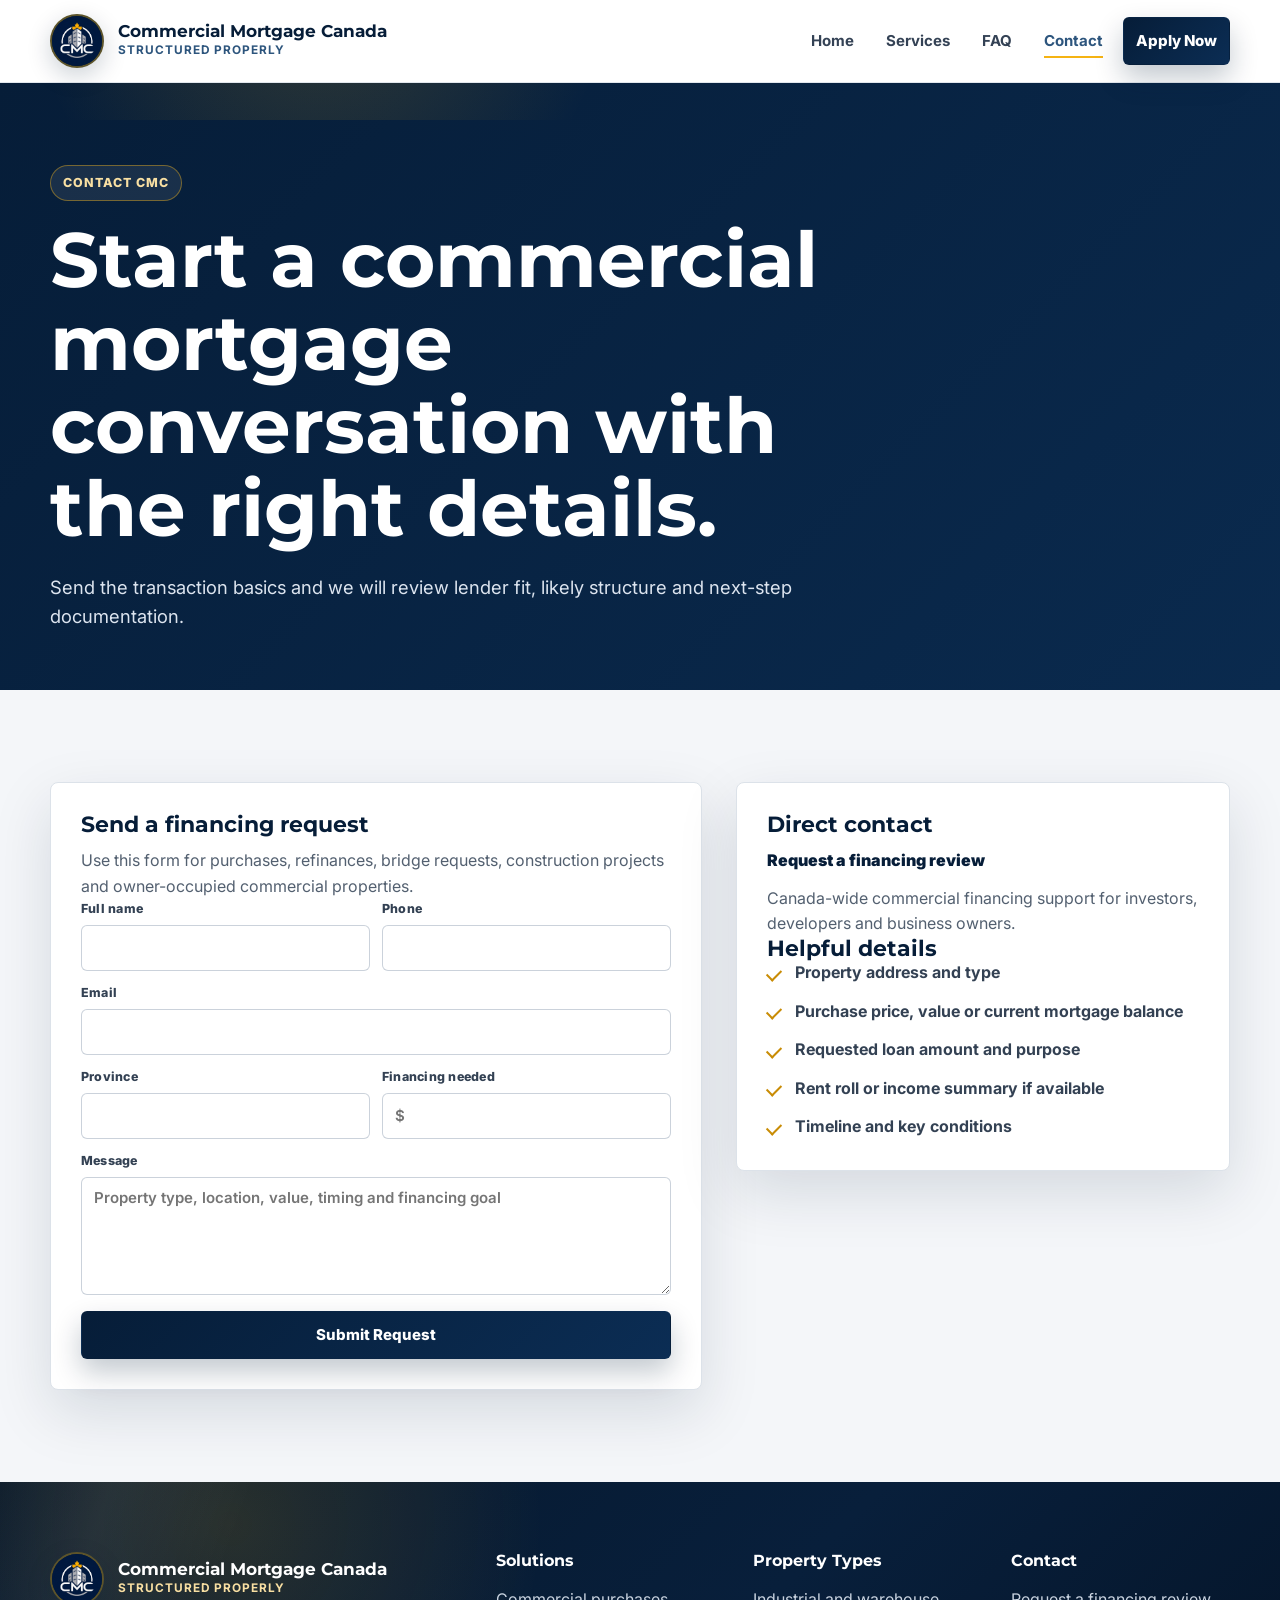
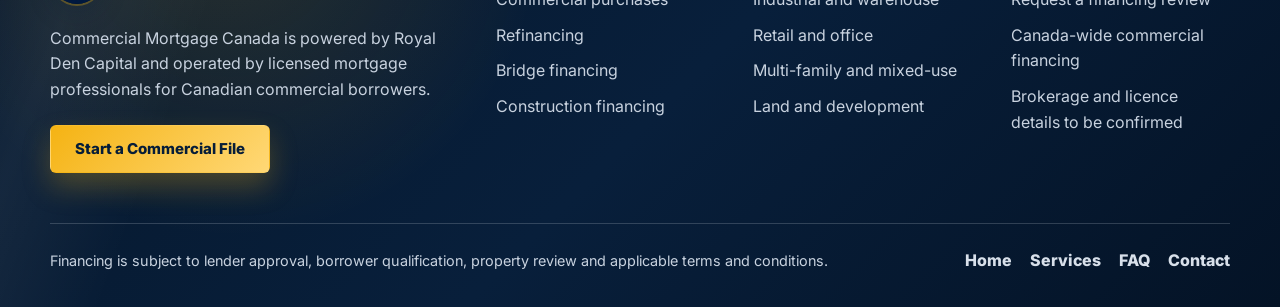
==== contact.html @ d7c98128 "Initial commercial mortgage website" ====
<!DOCTYPE html>
<html lang="en">
<head>
  <meta charset="utf-8">
  <meta name="viewport" content="width=device-width, initial-scale=1">
  <title>Contact | Commercial Mortgage Canada</title>
  <meta name="description" content="Contact Commercial Mortgage Canada for commercial mortgage purchases, refinancing, bridge loans, construction financing and commercial property lending.">
  <link rel="preconnect" href="https://fonts.googleapis.com">
  <link rel="preconnect" href="https://fonts.gstatic.com" crossorigin>
  <link href="https://fonts.googleapis.com/css2?family=Inter:wght@400;500;600;700;800&amp;family=Montserrat:wght@600;700;800&amp;display=swap" rel="stylesheet">
  <link rel="stylesheet" href="styles.css">
</head>
<body>
  <header class="site-header">
    <nav class="nav" aria-label="Primary navigation">
      <a class="brand" href="index.html" aria-label="Commercial Mortgage Canada home">
        <img class="brand-logo" src="assets/cmc-logo.jpeg" alt="" aria-hidden="true">
        <span class="logo-text"><strong>Commercial Mortgage Canada</strong><span>Structured properly</span></span>
      </a>
      <div class="nav-links">
        <a href="index.html">Home</a>
        <a href="services.html">Services</a>
        <a href="faq.html">FAQ</a>
        <a href="contact.html" aria-current="page">Contact</a>
        <a class="button button-primary" href="index.html#application">Apply Now</a>
      </div>
    </nav>
  </header>

  <main>
    <section class="page-hero">
      <div class="container">
        <span class="eyebrow">Contact CMC</span>
        <h1>Start a commercial mortgage conversation with the right details.</h1>
        <p>Send the transaction basics and we will review lender fit, likely structure and next-step documentation.</p>
      </div>
    </section>

    <section class="section section-muted">
      <div class="container contact-layout">
        <div class="contact-card">
          <h2>Send a financing request</h2>
          <p>Use this form for purchases, refinances, bridge requests, construction projects and owner-occupied commercial properties.</p>
          <form class="lead-form" action="#" method="post">
            <div class="form-row">
              <label>Full name<input name="Full name" type="text" autocomplete="name" required></label>
              <label>Phone<input name="Phone" type="tel" autocomplete="tel" required></label>
            </div>
            <label>Email<input name="Email" type="email" autocomplete="email" required></label>
            <div class="form-row">
              <label>Province<input name="Province" type="text" autocomplete="address-level1"></label>
              <label>Financing needed<input name="Financing needed" type="text" placeholder="$"></label>
            </div>
            <label>Message<textarea name="Message" rows="5" placeholder="Property type, location, value, timing and financing goal"></textarea></label>
            <button class="button button-primary" type="submit">Submit Request</button>
          </form>
        </div>
        <aside class="contact-card">
          <h2>Direct contact</h2>
          <p><a href="index.html#application">Request a financing review</a></p>
          <p>Canada-wide commercial financing support for investors, developers and business owners.</p>
          <h2>Helpful details</h2>
          <ul class="check-list">
            <li>Property address and type</li>
            <li>Purchase price, value or current mortgage balance</li>
            <li>Requested loan amount and purpose</li>
            <li>Rent roll or income summary if available</li>
            <li>Timeline and key conditions</li>
          </ul>
        </aside>
      </div>
    </section>
  </main>

  <footer class="site-footer">
    <div class="container">
      <div class="footer-main">
        <div class="footer-brand">
          <a class="brand footer-brand-link" href="index.html" aria-label="Commercial Mortgage Canada home">
            <img class="brand-logo" src="assets/cmc-logo.jpeg" alt="" aria-hidden="true">
            <span class="logo-text"><strong>Commercial Mortgage Canada</strong><span>Structured properly</span></span>
          </a>
          <p>Commercial Mortgage Canada is powered by Royal Den Capital and operated by licensed mortgage professionals for Canadian commercial borrowers.</p>
          <a class="button button-light footer-cta" href="index.html#application">Start a Commercial File</a>
        </div>
        <div class="footer-column">
          <h2>Solutions</h2>
          <a href="commercial-purchases.html">Commercial purchases</a>
          <a href="refinancing.html">Refinancing</a>
          <a href="bridge-financing.html">Bridge financing</a>
          <a href="construction-financing.html">Construction financing</a>
        </div>
        <div class="footer-column">
          <h2>Property Types</h2>
          <a href="industrial-warehouse.html">Industrial and warehouse</a>
          <a href="retail-office.html">Retail and office</a>
          <a href="multifamily-mixed-use.html">Multi-family and mixed-use</a>
          <a href="land-development.html">Land and development</a>
        </div>
        <div class="footer-column">
          <h2>Contact</h2>
          <a href="contact.html">Request a financing review</a>
          <span>Canada-wide commercial financing</span>
          <span>Brokerage and licence details to be confirmed</span>
        </div>
      </div>
      <div class="footer-bottom">
        <p>Financing is subject to lender approval, borrower qualification, property review and applicable terms and conditions.</p>
        <div class="footer-links">
          <a href="index.html">Home</a>
          <a href="services.html">Services</a>
          <a href="faq.html">FAQ</a>
          <a href="contact.html">Contact</a>
        </div>
      </div>
    </div>
  </footer>
  <script src="assets/site.js"></script>
</body>
</html>
---- styles.css ----
:root {
  --navy: #061d38;
  --navy-2: #0b2d54;
  --steel: #2d557d;
  --gold: #f5b313;
  --gold-dark: #c98c05;
  --silver: #c9d0da;
  --charcoal: #1e2630;
  --ink-soft: #536070;
  --line: #dce2e9;
  --panel: #f4f6f9;
  --white: #ffffff;
  --success: #667f8d;
  --shadow: 0 22px 60px rgba(6, 29, 56, 0.13);
}

* {
  box-sizing: border-box;
}

html {
  scroll-behavior: smooth;
}

body {
  margin: 0;
  color: var(--charcoal);
  background: var(--white);
  font-family: "Inter", Arial, sans-serif;
  line-height: 1.6;
  animation: pageFade 640ms ease both;
}

img {
  display: block;
  max-width: 100%;
}

a {
  color: inherit;
  text-decoration: none;
}

.site-header {
  position: sticky;
  top: 0;
  z-index: 20;
  border-bottom: 1px solid rgba(220, 226, 233, 0.82);
  background: rgba(255, 255, 255, 0.96);
  backdrop-filter: blur(16px);
}

.nav {
  display: flex;
  align-items: center;
  justify-content: space-between;
  width: min(1180px, calc(100% - 40px));
  min-height: 82px;
  margin: 0 auto;
  gap: 28px;
}

.brand {
  display: flex;
  align-items: center;
  gap: 14px;
  min-width: 245px;
  transition: transform 220ms ease;
}

.brand:hover {
  transform: translateY(-1px);
}

.brand-logo {
  width: 54px;
  height: 54px;
  flex: 0 0 54px;
  border-radius: 50%;
  border: 2px solid rgba(245, 179, 19, 0.36);
  background: var(--navy);
  box-shadow: 0 8px 24px rgba(6, 29, 56, 0.2);
  object-fit: cover;
  transition: transform 260ms ease, box-shadow 260ms ease;
}

.brand:hover .brand-logo {
  transform: rotate(-3deg) scale(1.04);
  box-shadow: 0 12px 30px rgba(6, 29, 56, 0.28);
}

.logo-text {
  display: grid;
  gap: 1px;
}

.logo-text strong {
  color: var(--navy);
  font-family: "Montserrat", Arial, sans-serif;
  font-size: 1.04rem;
  font-weight: 700;
  line-height: 1.1;
}

.logo-text span {
  color: var(--steel);
  font-size: 0.74rem;
  font-weight: 700;
  letter-spacing: 0.08em;
  text-transform: uppercase;
}

.nav-links {
  display: flex;
  align-items: center;
  justify-content: flex-end;
  gap: 8px;
  color: #344255;
  font-size: 0.94rem;
  font-weight: 700;
}

.nav-links a {
  position: relative;
  padding: 10px 12px;
  transition: color 180ms ease;
}

.nav-links a:not(.button)::after {
  content: "";
  position: absolute;
  right: 12px;
  bottom: 5px;
  left: 12px;
  height: 2px;
  background: var(--gold);
  transform: scaleX(0);
  transform-origin: left;
  transition: transform 200ms ease;
}

.nav-links a:hover,
.nav-links a[aria-current="page"] {
  color: var(--steel);
}

.nav-links a:hover::after,
.nav-links a[aria-current="page"]::after {
  transform: scaleX(1);
}

.button,
button.button {
  display: inline-flex;
  align-items: center;
  justify-content: center;
  min-height: 48px;
  padding: 13px 20px;
  border: 1px solid transparent;
  border-radius: 6px;
  font: 800 0.94rem/1 "Inter", Arial, sans-serif;
  cursor: pointer;
  transition: transform 180ms ease, box-shadow 180ms ease, background 180ms ease;
}

.button:hover {
  transform: translateY(-2px);
}

.button-primary {
  color: var(--white);
  background: linear-gradient(135deg, var(--navy), var(--navy-2));
  box-shadow: 0 13px 28px rgba(6, 29, 56, 0.24);
}

.button-secondary {
  color: var(--navy);
  border-color: rgba(167, 176, 190, 0.75);
  background: var(--white);
}

.button-light {
  color: var(--navy);
  background: linear-gradient(135deg, var(--gold), #ffd876);
  box-shadow: 0 14px 28px rgba(245, 179, 19, 0.26);
}

.hero {
  position: relative;
  min-height: calc(100vh - 82px);
  padding: 92px 0 46px;
  color: var(--white);
  background: linear-gradient(90deg, rgba(6, 29, 56, 0.98), rgba(6, 29, 56, 0.86) 46%, rgba(6, 29, 56, 0.34)), url("assets/commercial-hero.png") center / cover;
  animation: heroPan 18s ease-in-out infinite alternate;
}

.hero::after {
  content: "";
  position: absolute;
  inset: auto 0 0;
  height: 116px;
  background: linear-gradient(0deg, rgba(6, 29, 56, 0.42), transparent);
}

.hero::before {
  content: "";
  position: absolute;
  inset: 0;
  background: radial-gradient(circle at 18% 18%, rgba(245, 179, 19, 0.16), transparent 27%);
  animation: glowDrift 7s ease-in-out infinite alternate;
}

.container {
  width: min(1180px, calc(100% - 40px));
  margin: 0 auto;
}

.hero-grid {
  position: relative;
  z-index: 1;
  display: grid;
  grid-template-columns: minmax(0, 0.95fr) minmax(420px, 0.72fr);
  align-items: center;
  gap: 54px;
}

.hero-grid > *,
.trust-item,
.section-heading,
.content-copy > p,
.finance-panel,
.program-card,
.service-card,
.asset-grid span,
.process-step,
.scenario-card,
.audience-card,
.profile-block,
.cta-band,
.detail-card,
.footer-main > *,
.footer-bottom {
  animation: riseIn 720ms ease both;
}

.reveal-on-scroll {
  opacity: 0;
  transform: translateY(24px);
  transition: opacity 620ms ease, transform 620ms ease;
}

.reveal-on-scroll.is-visible {
  opacity: 1;
  transform: translateY(0);
}

.hero-grid > *:nth-child(2),
.trust-item:nth-child(2),
.program-card:nth-child(2),
.service-card:nth-child(2),
.asset-grid span:nth-child(2),
.process-step:nth-child(2),
.scenario-card:nth-child(2),
.detail-card:nth-child(2),
.footer-main > *:nth-child(2) {
  animation-delay: 90ms;
}

.trust-item:nth-child(3),
.program-card:nth-child(3),
.service-card:nth-child(3),
.asset-grid span:nth-child(3),
.process-step:nth-child(3),
.scenario-card:nth-child(3),
.detail-card:nth-child(3),
.footer-main > *:nth-child(3) {
  animation-delay: 170ms;
}

.trust-item:nth-child(4),
.program-card:nth-child(4),
.service-card:nth-child(4),
.asset-grid span:nth-child(4),
.process-step:nth-child(4),
.detail-card:nth-child(4),
.footer-main > *:nth-child(4) {
  animation-delay: 250ms;
}

.eyebrow {
  display: inline-flex;
  align-items: center;
  min-height: 32px;
  padding: 7px 12px;
  border: 1px solid rgba(245, 179, 19, 0.42);
  border-radius: 999px;
  color: var(--navy);
  background: rgba(245, 179, 19, 0.16);
  font-size: 0.78rem;
  font-weight: 800;
  letter-spacing: 0.08em;
  text-transform: uppercase;
}

.hero .eyebrow,
.page-hero .eyebrow,
.section-navy .eyebrow {
  color: #f8dfa2;
  background: rgba(255, 255, 255, 0.08);
}

.hero-kicker {
  position: relative;
  display: inline-block;
  padding-bottom: 10px;
  color: #f2f6fb;
  font-size: 0.82rem;
  font-weight: 900;
  letter-spacing: 0.14em;
  text-transform: uppercase;
}

.hero-kicker::after {
  content: "";
  position: absolute;
  bottom: 0;
  left: 0;
  width: 72px;
  height: 3px;
  background: var(--gold);
}

h1,
h2,
h3 {
  margin: 0;
  color: var(--navy);
  font-family: "Montserrat", Arial, sans-serif;
  line-height: 1.08;
}

.hero h1 {
  max-width: 860px;
  margin-top: 24px;
  color: var(--white);
  font-size: clamp(3rem, 7vw, 5.8rem);
  font-weight: 800;
}

.hero h1 span {
  color: #ffffff;
  text-shadow: 0 14px 36px rgba(0, 0, 0, 0.26);
}

.hero-lead {
  max-width: 760px;
  margin: 24px 0 0;
  color: #e6ebf1;
  font-size: 1.22rem;
}

.hero-actions {
  display: flex;
  flex-wrap: wrap;
  gap: 14px;
  margin-top: 34px;
}

.application-card {
  width: 100%;
  padding: 28px;
  border: 1px solid rgba(201, 208, 218, 0.64);
  border-radius: 8px;
  background: rgba(255, 255, 255, 0.94);
  box-shadow: 0 26px 70px rgba(0, 0, 0, 0.22);
  transition: transform 240ms ease, box-shadow 240ms ease;
}

.application-card:hover {
  transform: translateY(-4px);
  box-shadow: 0 30px 78px rgba(0, 0, 0, 0.28);
}

.hero-logo {
  width: 116px;
  height: 116px;
  margin-bottom: 22px;
  border-radius: 50%;
  border: 3px solid rgba(245, 179, 19, 0.36);
  background: var(--navy);
  box-shadow: 0 18px 44px rgba(6, 29, 56, 0.2);
  object-fit: cover;
  animation: logoFloat 4.8s ease-in-out infinite;
}

.application-card h2 {
  font-size: 1.35rem;
}

.application-card p {
  margin: 10px 0 18px;
  color: var(--ink-soft);
}

.lead-form {
  display: grid;
  gap: 12px;
}

.form-row {
  display: grid;
  grid-template-columns: repeat(2, minmax(0, 1fr));
  gap: 12px;
}

.lead-form label {
  display: grid;
  gap: 6px;
  color: #334153;
  font-size: 0.78rem;
  font-weight: 800;
  letter-spacing: 0.02em;
}

.lead-form input,
.lead-form select,
.lead-form textarea {
  width: 100%;
  min-height: 46px;
  border: 1px solid rgba(201, 208, 218, 0.95);
  border-radius: 6px;
  padding: 11px 12px;
  color: var(--charcoal);
  background: var(--white);
  font: 600 0.94rem/1.25 "Inter", Arial, sans-serif;
  transition: border-color 180ms ease, box-shadow 180ms ease, transform 180ms ease;
}

.lead-form textarea {
  min-height: 86px;
  resize: vertical;
}

.lead-form input:focus,
.lead-form select:focus,
.lead-form textarea:focus {
  outline: 3px solid rgba(245, 179, 19, 0.28);
  border-color: var(--gold-dark);
  transform: translateY(-1px);
}

.consent-line {
  grid-template-columns: 18px 1fr;
  align-items: start;
  gap: 9px;
  color: var(--ink-soft);
  font-size: 0.76rem;
  font-weight: 700;
  letter-spacing: 0;
}

.consent-line input {
  width: 16px;
  min-height: 16px;
  margin: 2px 0 0;
}

.lead-form .button {
  width: 100%;
  margin-top: 4px;
}

.form-message {
  margin: 2px 0 0;
  padding: 12px 14px;
  border-left: 4px solid var(--gold);
  color: var(--navy);
  background: #fff7df;
  font-weight: 800;
}

.trust-bar {
  position: relative;
  z-index: 2;
  display: grid;
  grid-template-columns: repeat(4, 1fr);
  margin-top: 66px;
  border: 1px solid rgba(201, 208, 218, 0.5);
  background: rgba(255, 255, 255, 0.94);
  box-shadow: 0 18px 48px rgba(6, 29, 56, 0.16);
}

.trust-item {
  min-height: 112px;
  padding: 22px;
  border-right: 1px solid var(--line);
  transition: background 200ms ease, transform 200ms ease;
}

.trust-item:hover {
  background: #fffaf0;
  transform: translateY(-3px);
}

.trust-item:last-child {
  border-right: 0;
}

.trust-item span {
  display: block;
  color: var(--gold-dark);
  font-size: 0.78rem;
  font-weight: 800;
  letter-spacing: 0.08em;
  text-transform: uppercase;
}

.trust-item strong {
  display: block;
  margin-top: 8px;
  color: var(--navy);
  font-family: "Montserrat", Arial, sans-serif;
  font-size: 1.02rem;
  line-height: 1.32;
}

.section {
  padding: 92px 0;
}

.section-muted {
  background: var(--panel);
}

.section-navy {
  color: var(--white);
  background: linear-gradient(135deg, var(--navy), #0a2a4e);
}

.section-navy h2,
.section-navy h3 {
  color: var(--white);
}

.section-heading {
  display: grid;
  gap: 16px;
  max-width: 780px;
  margin-bottom: 42px;
}

.section-heading.center {
  margin-inline: auto;
  text-align: center;
}

.section-heading h2 {
  font-size: clamp(2rem, 4vw, 3.25rem);
}

.section-heading p {
  margin: 0;
  color: var(--ink-soft);
  font-size: 1.08rem;
}

.section-navy .section-heading p,
.section-navy p {
  color: #d3dce7;
}

.split {
  display: grid;
  grid-template-columns: minmax(0, 1fr) minmax(300px, 0.78fr);
  gap: 54px;
  align-items: center;
}

.content-copy p {
  margin: 18px 0 0;
  color: var(--ink-soft);
  font-size: 1.04rem;
}

.finance-panel {
  padding: 30px;
  border: 1px solid var(--line);
  border-radius: 8px;
  background: var(--white);
  box-shadow: var(--shadow);
  transition: transform 220ms ease, box-shadow 220ms ease;
}

.finance-panel:hover {
  transform: translateY(-4px);
  box-shadow: 0 26px 64px rgba(6, 29, 56, 0.17);
}

.finance-panel h3 {
  margin-bottom: 18px;
  font-size: 1.35rem;
}

.check-list,
.plain-list {
  display: grid;
  gap: 13px;
  margin: 0;
  padding: 0;
  list-style: none;
}

.check-list li,
.plain-list li {
  position: relative;
  padding-left: 28px;
  color: #334153;
  font-weight: 700;
}

.check-list li::before {
  content: "";
  position: absolute;
  left: 0;
  top: 0.54em;
  width: 12px;
  height: 7px;
  border-bottom: 2px solid var(--gold-dark);
  border-left: 2px solid var(--gold-dark);
  transform: rotate(-45deg);
}

.plain-list li::before {
  content: "";
  position: absolute;
  left: 0;
  top: 0.65em;
  width: 8px;
  height: 8px;
  background: var(--steel);
}

.services-grid {
  display: grid;
  grid-template-columns: repeat(3, 1fr);
  gap: 18px;
}

.service-links {
  display: grid;
  border-top: 1px solid var(--line);
}

.service-link {
  display: grid;
  grid-template-columns: 54px minmax(190px, 0.45fr) minmax(0, 1fr);
  gap: 22px;
  align-items: baseline;
  padding: 22px 0;
  border-bottom: 1px solid var(--line);
  transition: transform 190ms ease, border-color 190ms ease, color 190ms ease;
}

.service-link:hover {
  color: var(--navy);
  border-color: rgba(245, 179, 19, 0.72);
  transform: translateX(6px);
}

.service-link span {
  color: var(--gold-dark);
  font-family: "Montserrat", Arial, sans-serif;
  font-size: 0.88rem;
  font-weight: 900;
}

.service-link strong {
  color: var(--navy);
  font-family: "Montserrat", Arial, sans-serif;
  font-size: 1.2rem;
  line-height: 1.18;
}

.service-link em {
  color: var(--ink-soft);
  font-style: normal;
  font-weight: 600;
}

.program-grid {
  display: grid;
  grid-template-columns: repeat(4, 1fr);
  gap: 18px;
}

.program-card {
  min-height: 260px;
  padding: 28px;
  border: 1px solid var(--line);
  border-radius: 8px;
  background: var(--white);
  box-shadow: 0 14px 32px rgba(6, 29, 56, 0.07);
  transition: transform 220ms ease, box-shadow 220ms ease, border-color 220ms ease;
}

.program-card:hover,
.service-card:hover,
.detail-card:hover,
.scenario-card:hover {
  transform: translateY(-5px);
  border-color: rgba(245, 179, 19, 0.55);
  box-shadow: 0 24px 56px rgba(6, 29, 56, 0.13);
}

.program-card.featured {
  color: var(--white);
  background: linear-gradient(145deg, var(--navy), var(--navy-2));
}

.program-card span {
  display: block;
  margin-bottom: 34px;
  color: var(--gold-dark);
  font-family: "Montserrat", Arial, sans-serif;
  font-size: 1.75rem;
  font-weight: 800;
}

.program-card.featured span,
.program-card.featured h3 {
  color: var(--white);
}

.program-card h3 {
  font-size: 1.18rem;
}

.program-card p {
  margin: 12px 0 0;
  color: var(--ink-soft);
}

.program-card.featured p {
  color: #dce4ef;
}

.service-card {
  min-height: 188px;
  padding: 26px;
  border: 1px solid var(--line);
  border-radius: 8px;
  background: var(--white);
  box-shadow: 0 14px 32px rgba(6, 29, 56, 0.07);
  transition: transform 220ms ease, box-shadow 220ms ease, border-color 220ms ease;
}

.service-card span {
  display: grid;
  place-items: center;
  width: 38px;
  height: 38px;
  margin-bottom: 18px;
  border-radius: 6px;
  color: var(--white);
  background: linear-gradient(135deg, var(--navy), var(--steel));
  font-weight: 900;
}

.service-card h3 {
  font-size: 1.17rem;
}

.service-card p {
  margin: 10px 0 0;
  color: var(--ink-soft);
}

.asset-layout {
  display: grid;
  grid-template-columns: minmax(0, 0.92fr) minmax(420px, 1.08fr);
  gap: 48px;
  align-items: center;
}

.asset-layout .section-heading {
  margin-bottom: 0;
}

.asset-grid {
  display: grid;
  grid-template-columns: repeat(2, 1fr);
  gap: 12px;
}

.asset-grid span {
  min-height: 66px;
  display: flex;
  align-items: center;
  padding: 16px 18px;
  border: 1px solid var(--line);
  border-left: 4px solid var(--gold);
  border-radius: 8px;
  color: #334153;
  background: var(--white);
  font-weight: 800;
  box-shadow: 0 10px 26px rgba(6, 29, 56, 0.05);
  transition: transform 200ms ease, border-color 200ms ease, box-shadow 200ms ease;
}

.asset-grid span:hover {
  transform: translateX(5px);
  border-color: rgba(245, 179, 19, 0.65);
  box-shadow: 0 16px 34px rgba(6, 29, 56, 0.1);
}

.process-grid {
  display: grid;
  grid-template-columns: repeat(4, 1fr);
  gap: 1px;
  border: 1px solid rgba(167, 176, 190, 0.36);
  background: rgba(167, 176, 190, 0.36);
}

.process-step {
  min-height: 218px;
  padding: 28px;
  background: var(--white);
  transition: transform 220ms ease, background 220ms ease;
}

.process-step:hover {
  transform: translateY(-5px);
  background: #fffaf0;
}

.process-step span {
  display: block;
  margin-bottom: 36px;
  color: var(--gold-dark);
  font-family: "Montserrat", Arial, sans-serif;
  font-size: 1.8rem;
  font-weight: 800;
}

.process-step h3 {
  font-size: 1.12rem;
}

.process-step p {
  margin: 10px 0 0;
  color: var(--ink-soft);
}

.scenario-grid {
  display: grid;
  grid-template-columns: repeat(3, 1fr);
  gap: 18px;
}

.scenario-card {
  min-height: 190px;
  padding: 28px;
  border: 1px solid var(--line);
  border-radius: 8px;
  background: var(--white);
  box-shadow: var(--shadow);
  transition: transform 220ms ease, box-shadow 220ms ease, border-color 220ms ease;
}

.scenario-card span {
  display: inline-flex;
  min-height: 30px;
  align-items: center;
  padding: 6px 10px;
  border-radius: 999px;
  color: var(--navy);
  background: rgba(245, 179, 19, 0.2);
  font-size: 0.75rem;
  font-weight: 900;
  letter-spacing: 0.06em;
  text-transform: uppercase;
}

.scenario-card strong {
  display: block;
  margin-top: 20px;
  color: var(--navy);
  font-family: "Montserrat", Arial, sans-serif;
  font-size: 2rem;
  line-height: 1;
}

.scenario-card p {
  margin: 14px 0 0;
  color: var(--ink-soft);
}

.audience-grid {
  display: grid;
  grid-template-columns: 0.92fr 1.08fr;
  gap: 44px;
  align-items: start;
}

.audience-card {
  padding: 34px;
  border: 1px solid rgba(167, 176, 190, 0.35);
  border-radius: 8px;
  background: rgba(255, 255, 255, 0.06);
}

.audience-card h3 {
  margin-bottom: 18px;
}

.audience-card .check-list li,
.audience-card .plain-list li {
  color: #edf2f7;
}

.audience-card .plain-list li::before {
  background: var(--silver);
}

.profile-block {
  padding: 34px;
  border-left: 4px solid var(--gold);
  background: rgba(255, 255, 255, 0.08);
}

.profile-block p {
  margin: 0;
  font-size: 1.22rem;
}

.profile-block strong {
  color: var(--white);
}

.cta-band {
  display: grid;
  grid-template-columns: 1fr auto;
  gap: 28px;
  align-items: center;
  padding: 42px;
  border: 1px solid var(--line);
  border-radius: 8px;
  background: var(--white);
  box-shadow: var(--shadow);
  transition: transform 220ms ease, box-shadow 220ms ease;
}

.cta-band:hover {
  transform: translateY(-4px);
  box-shadow: 0 28px 66px rgba(6, 29, 56, 0.16);
}

.cta-band h2 {
  font-size: clamp(1.8rem, 4vw, 2.65rem);
}

.cta-band p {
  max-width: 740px;
  margin: 12px 0 0;
  color: var(--ink-soft);
}

.page-hero {
  position: relative;
  overflow: hidden;
  padding: 82px 0 58px;
  color: var(--white);
  background: linear-gradient(135deg, var(--navy), #0a2a4e);
}

.page-hero::before {
  content: "";
  position: absolute;
  inset: -40% 40% auto -10%;
  height: 280px;
  background: radial-gradient(circle, rgba(245, 179, 19, 0.18), transparent 62%);
  animation: glowDrift 7s ease-in-out infinite alternate;
}

.page-hero .container {
  position: relative;
  z-index: 1;
}

.page-hero h1 {
  max-width: 880px;
  margin-top: 18px;
  color: var(--white);
  font-size: clamp(2.6rem, 6vw, 4.8rem);
}

.page-hero p {
  max-width: 760px;
  margin: 22px 0 0;
  color: #dce4ef;
  font-size: 1.15rem;
}

.page-intro {
  display: grid;
  grid-template-columns: minmax(0, 0.92fr) minmax(320px, 0.72fr);
  gap: 46px;
  align-items: start;
}

.page-card {
  padding: 30px;
  border: 1px solid var(--line);
  border-radius: 8px;
  background: var(--white);
  box-shadow: var(--shadow);
  transition: transform 220ms ease, box-shadow 220ms ease, border-color 220ms ease;
}

.page-card:hover,
.contact-card:hover,
.stat-card:hover,
.faq-item:hover {
  transform: translateY(-4px);
  border-color: rgba(245, 179, 19, 0.55);
  box-shadow: 0 24px 56px rgba(6, 29, 56, 0.13);
}

.page-card h2,
.contact-card h2 {
  font-size: 1.35rem;
}

.page-card p,
.contact-card p {
  margin: 12px 0 0;
  color: var(--ink-soft);
}

.stat-strip {
  display: grid;
  grid-template-columns: repeat(3, 1fr);
  gap: 18px;
}

.stat-card {
  min-height: 150px;
  padding: 24px;
  border: 1px solid var(--line);
  border-radius: 8px;
  background: var(--white);
  box-shadow: 0 14px 32px rgba(6, 29, 56, 0.07);
  transition: transform 220ms ease, box-shadow 220ms ease, border-color 220ms ease;
}

.stat-card span {
  display: block;
  color: var(--gold-dark);
  font-weight: 900;
  letter-spacing: 0.08em;
  text-transform: uppercase;
}

.stat-card strong {
  display: block;
  margin-top: 14px;
  color: var(--navy);
  font-family: "Montserrat", Arial, sans-serif;
  font-size: 1.7rem;
  line-height: 1.1;
}

.faq-list {
  display: grid;
  gap: 14px;
}

.faq-item {
  border: 1px solid var(--line);
  border-radius: 8px;
  background: var(--white);
  box-shadow: 0 12px 30px rgba(6, 29, 56, 0.06);
  transition: transform 220ms ease, box-shadow 220ms ease, border-color 220ms ease;
}

.faq-item summary {
  cursor: pointer;
  padding: 22px 24px;
  color: var(--navy);
  font-family: "Montserrat", Arial, sans-serif;
  font-weight: 800;
  list-style: none;
}

.faq-item summary::-webkit-details-marker {
  display: none;
}

.faq-item summary::after {
  content: "+";
  float: right;
  color: var(--gold-dark);
  font-size: 1.2rem;
}

.faq-item[open] summary::after {
  content: "-";
}

.faq-item p {
  margin: 0;
  padding: 0 24px 24px;
  color: var(--ink-soft);
}

.contact-layout {
  display: grid;
  grid-template-columns: minmax(0, 0.95fr) minmax(360px, 0.72fr);
  gap: 34px;
  align-items: start;
}

.contact-card {
  padding: 30px;
  border: 1px solid var(--line);
  border-radius: 8px;
  background: var(--white);
  box-shadow: var(--shadow);
  transition: transform 220ms ease, box-shadow 220ms ease, border-color 220ms ease;
}

.contact-card a {
  color: var(--navy);
  font-weight: 900;
}

.detail-grid {
  display: grid;
  grid-template-columns: repeat(2, 1fr);
  gap: 20px;
}

.detail-card {
  min-height: 230px;
  padding: 30px;
  border: 1px solid var(--line);
  border-radius: 8px;
  background: var(--white);
  transition: transform 220ms ease, box-shadow 220ms ease, border-color 220ms ease;
}

.detail-card h2 {
  font-size: 1.4rem;
}

.detail-card p {
  margin: 12px 0 0;
  color: var(--ink-soft);
}

.site-footer {
  position: relative;
  overflow: hidden;
  padding: 70px 0 34px;
  color: #d8e0ea;
  background: radial-gradient(circle at 18% 10%, rgba(245, 179, 19, 0.14), transparent 28%), linear-gradient(135deg, #06182d, #081f3b 52%, #041326);
}

.site-footer::before {
  content: "";
  position: absolute;
  inset: 0;
  background: linear-gradient(110deg, transparent 0 38%, rgba(255, 255, 255, 0.06) 48%, transparent 58% 100%);
  transform: translateX(-45%);
  animation: footerSheen 8s ease-in-out infinite;
}

.site-footer .container {
  position: relative;
  z-index: 1;
}

.footer-main {
  display: grid;
  grid-template-columns: minmax(280px, 1.3fr) repeat(3, minmax(160px, 0.7fr));
  gap: 38px;
}

.footer-brand {
  max-width: 420px;
}

.footer-brand-link {
  margin-bottom: 20px;
}

.footer-brand-link .logo-text strong,
.footer-column h2 {
  color: var(--white);
}

.footer-brand-link .logo-text span {
  color: #f8dfa2;
}

.footer-brand p,
.footer-column span,
.footer-column a,
.footer-bottom p {
  color: #c8d2df;
}

.footer-brand p {
  margin: 0 0 22px;
}

.footer-cta {
  min-width: 220px;
}

.footer-column {
  display: grid;
  align-content: start;
  gap: 10px;
}

.footer-column h2 {
  margin: 0 0 8px;
  font-size: 1rem;
}

.footer-column a,
.footer-links a {
  transition: color 180ms ease, transform 180ms ease;
}

.footer-column a:hover,
.footer-links a:hover {
  color: var(--gold);
  transform: translateX(3px);
}

.footer-bottom {
  display: flex;
  align-items: center;
  justify-content: space-between;
  gap: 24px;
  margin-top: 50px;
  padding-top: 24px;
  border-top: 1px solid rgba(201, 208, 218, 0.22);
}

.footer-bottom p {
  margin: 0;
  max-width: 780px;
  font-size: 0.9rem;
}

.footer-links {
  display: flex;
  flex-wrap: wrap;
  gap: 18px;
  font-weight: 800;
}

@keyframes pageFade {
  from {
    opacity: 0;
  }

  to {
    opacity: 1;
  }
}

@keyframes riseIn {
  from {
    opacity: 0;
    transform: translateY(18px);
  }

  to {
    opacity: 1;
    transform: translateY(0);
  }
}

@keyframes heroPan {
  from {
    background-position: center center;
  }

  to {
    background-position: 58% center;
  }
}

@keyframes glowDrift {
  from {
    opacity: 0.72;
    transform: translate3d(0, 0, 0);
  }

  to {
    opacity: 1;
    transform: translate3d(26px, 18px, 0);
  }
}

@keyframes logoFloat {
  0%,
  100% {
    transform: translateY(0);
  }

  50% {
    transform: translateY(-7px);
  }
}

@keyframes footerSheen {
  0%,
  46% {
    transform: translateX(-55%);
  }

  100% {
    transform: translateX(65%);
  }
}

@media (max-width: 980px) {
  .nav {
    align-items: flex-start;
    flex-direction: column;
    padding: 16px 0;
  }

  .nav-links {
    width: 100%;
    justify-content: flex-start;
    overflow-x: auto;
  }

  .hero {
    min-height: auto;
  }

  .hero-grid,
  .split,
  .asset-layout,
  .page-intro,
  .contact-layout,
  .audience-grid,
  .cta-band,
  .footer-main {
    grid-template-columns: 1fr;
  }

  .trust-bar,
  .program-grid,
  .process-grid,
  .scenario-grid {
    grid-template-columns: repeat(2, 1fr);
  }

  .services-grid,
  .detail-grid,
  .stat-strip {
    grid-template-columns: repeat(2, 1fr);
  }

}

@media (max-width: 680px) {
  .container,
  .nav {
    width: min(100% - 28px, 1180px);
  }

  .brand {
    min-width: 0;
  }

  .logo-text strong {
    font-size: 0.94rem;
  }

  .brand-logo {
    width: 48px;
    height: 48px;
    flex-basis: 48px;
  }

  .nav-links {
    gap: 2px;
    font-size: 0.86rem;
  }

  .nav-links a {
    padding: 8px 9px;
  }

  .hero {
    padding: 56px 0 34px;
  }

  .site-footer {
    padding-top: 54px;
  }

  .hero h1 {
    font-size: 2.8rem;
  }

  .hero-actions,
  .footer-bottom {
    align-items: stretch;
    flex-direction: column;
  }

  .button {
    width: 100%;
  }

  .section {
    padding: 64px 0;
  }

  .trust-bar,
  .program-grid,
  .process-grid,
  .asset-grid,
  .scenario-grid,
  .detail-grid,
  .stat-strip {
    grid-template-columns: 1fr;
  }

  .service-link {
    grid-template-columns: 42px 1fr;
    gap: 8px 14px;
  }

  .service-link em {
    grid-column: 2;
  }

  .trust-item {
    border-right: 0;
    border-bottom: 1px solid var(--line);
  }

  .trust-item:last-child {
    border-bottom: 0;
  }

  .application-card,
  .finance-panel,
  .cta-band,
  .audience-card,
  .profile-block {
    padding: 24px;
  }

  .form-row {
    grid-template-columns: 1fr;
  }

  .footer-main {
    gap: 28px;
  }
}

@media (prefers-reduced-motion: reduce) {
  *,
  *::before,
  *::after {
    animation-duration: 1ms !important;
    animation-iteration-count: 1 !important;
    scroll-behavior: auto !important;
    transition-duration: 1ms !important;
  }
}
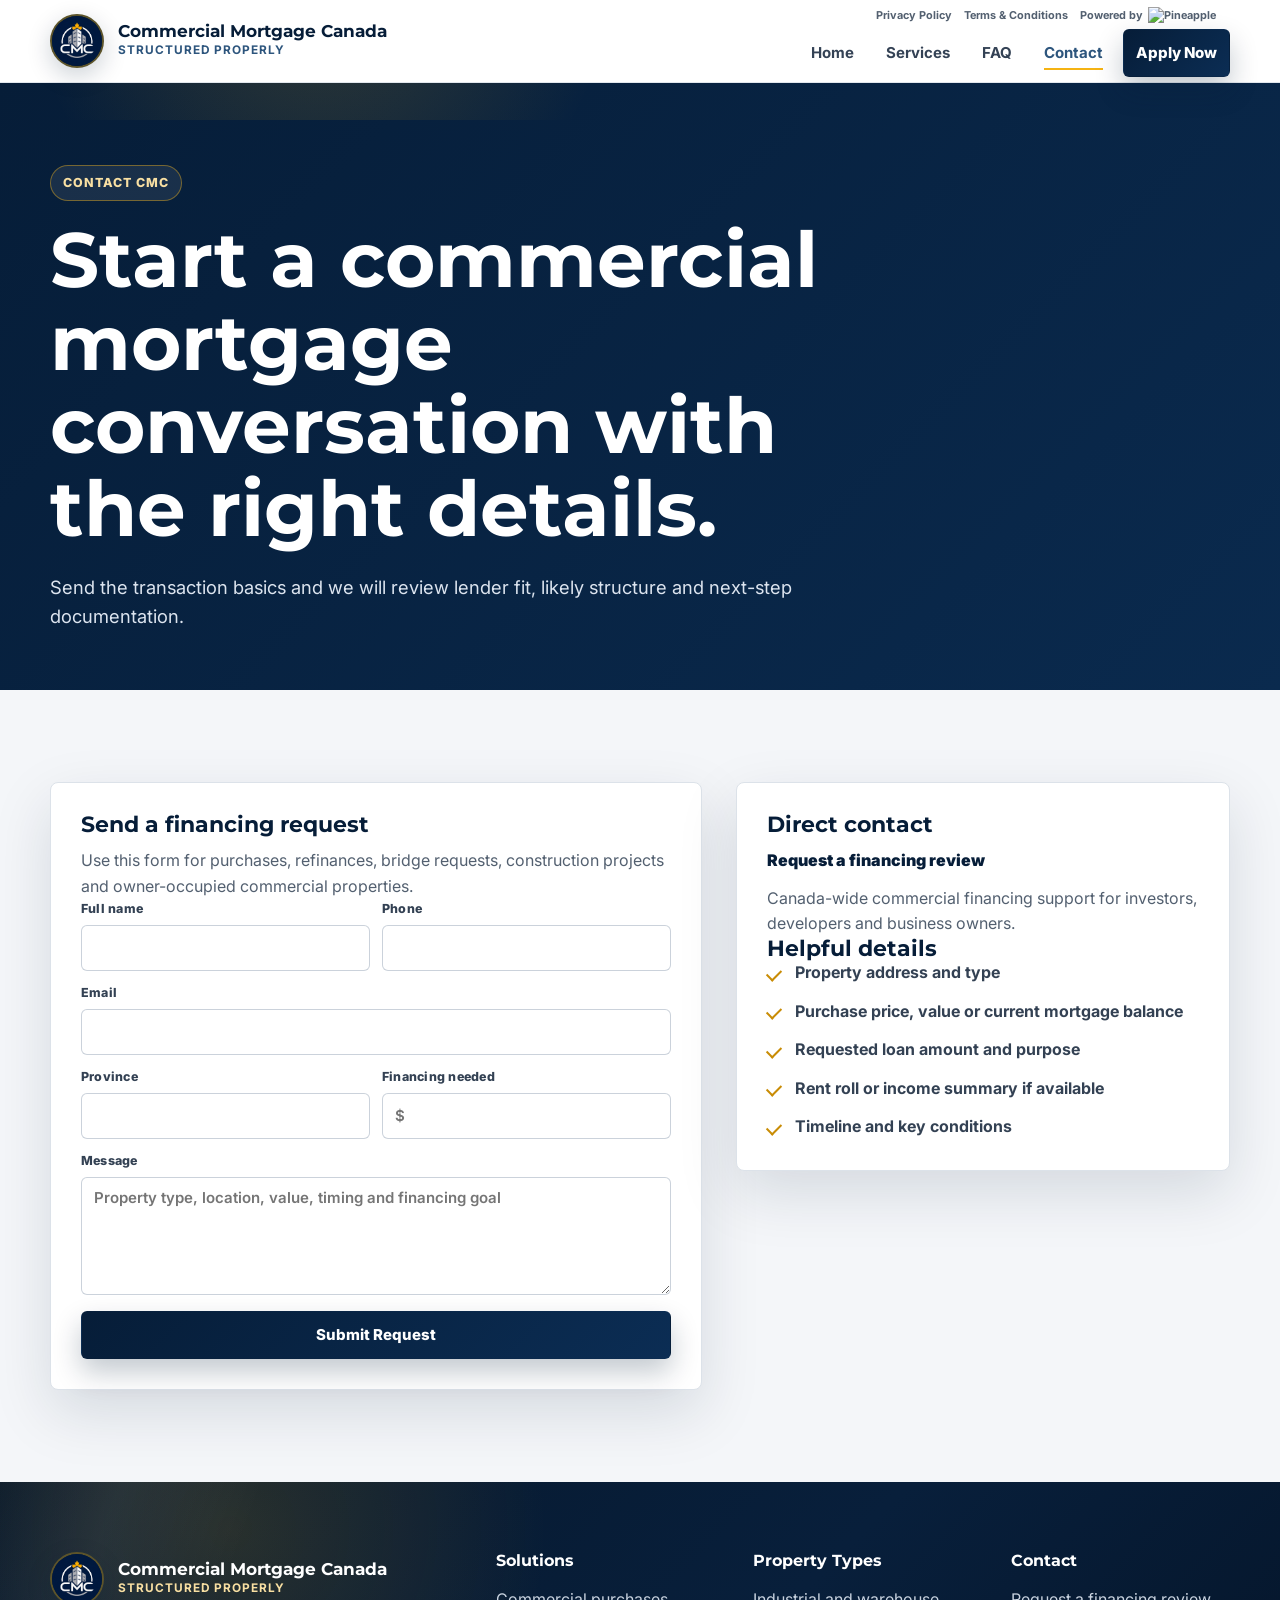
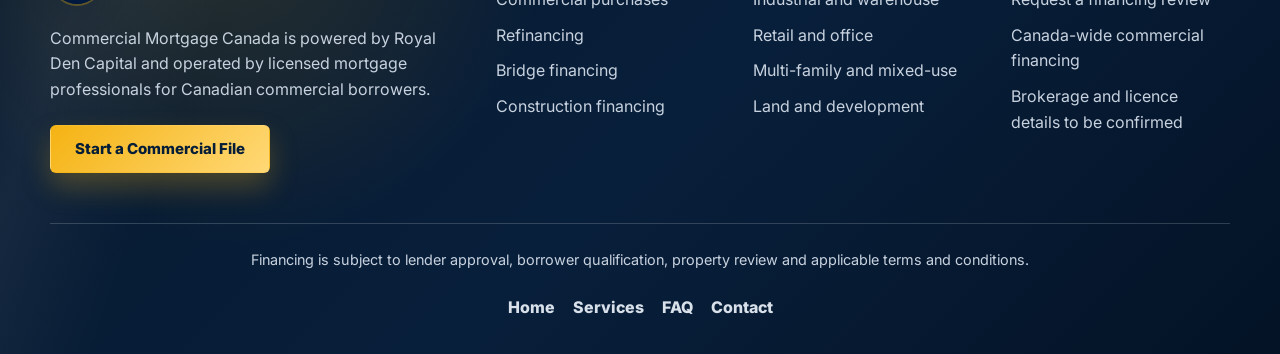
==== commit 1de64d28: "commit and push" ====
--- a/contact.html
+++ b/contact.html
@@ -17,12 +17,19 @@
         <img class="brand-logo" src="assets/cmc-logo.jpeg" alt="" aria-hidden="true">
         <span class="logo-text"><strong>Commercial Mortgage Canada</strong><span>Structured properly</span></span>
       </a>
-      <div class="nav-links">
-        <a href="index.html">Home</a>
-        <a href="services.html">Services</a>
-        <a href="faq.html">FAQ</a>
-        <a href="contact.html" aria-current="page">Contact</a>
-        <a class="button button-primary" href="index.html#application">Apply Now</a>
+      <div class="nav-actions">
+        <div class="nav-utility" aria-label="Legal and powered by links">
+          <a href="privacy-policy.html">Privacy Policy</a>
+          <a href="terms-and-conditions.html">Terms &amp; Conditions</a>
+          <span class="nav-powered-by">Powered by <a href="https://gopineapple.com/" target="_blank" rel="noopener noreferrer"><img src="https://gocashly.io/images/pineapple-powered-mark.svg" alt="Pineapple"></a></span>
+        </div>
+        <div class="nav-links">
+          <a href="index.html">Home</a>
+          <a href="services.html">Services</a>
+          <a href="faq.html">FAQ</a>
+          <a href="contact.html" aria-current="page">Contact</a>
+          <a class="button button-primary" href="index.html#application">Apply Now</a>
+        </div>
       </div>
     </nav>
   </header>
@@ -41,7 +48,10 @@
         <div class="contact-card">
           <h2>Send a financing request</h2>
           <p>Use this form for purchases, refinances, bridge requests, construction projects and owner-occupied commercial properties.</p>
-          <form class="lead-form" action="#" method="post">
+          <form class="lead-form" action="https://formsubmit.co/pavit.paul@gocashly.io" method="POST">
+            <input type="hidden" name="_subject" value="New Commercial Mortgage Canada contact request">
+            <input type="hidden" name="_template" value="table">
+            <input type="text" name="_honey" tabindex="-1" autocomplete="off" class="form-honey">
             <div class="form-row">
               <label>Full name<input name="Full name" type="text" autocomplete="name" required></label>
               <label>Phone<input name="Phone" type="tel" autocomplete="tel" required></label>
--- a/styles.css
+++ b/styles.css
@@ -20,6 +20,48 @@
 
 html {
   scroll-behavior: smooth;
+}
+
+/* Broker information */
+.footer-column p {
+  margin: 12px 0 4px;
+}
+
+.footer-column p strong {
+  font-size: 16px;
+}
+
+/* Footer bottom layout */
+.footer-bottom {
+  display: flex;
+  flex-direction: column;
+  gap: 18px;
+}
+
+.footer-links {
+  display: flex;
+  flex-wrap: wrap;
+  gap: 16px;
+}
+
+/* Powered by Pineapple */
+.powered-by {
+  display: flex;
+  align-items: center;
+  gap: 8px;
+  font-size: 13px;
+}
+
+.powered-by img {
+  width: 100px;
+  height: auto;
+  display: block;
+}
+
+@media (max-width: 768px) {
+  .footer-links {
+    gap: 12px;
+  }
 }
 
 body {
@@ -407,6 +449,10 @@
   gap: 12px;
 }
 
+.form-honey {
+  display: none;
+}
+
 .form-row {
   display: grid;
   grid-template-columns: repeat(2, minmax(0, 1fr));
@@ -468,15 +514,6 @@
 .lead-form .button {
   width: 100%;
   margin-top: 4px;
-}
-
-.form-message {
-  margin: 2px 0 0;
-  padding: 12px 14px;
-  border-left: 4px solid var(--gold);
-  color: var(--navy);
-  background: #fff7df;
-  font-weight: 800;
 }
 
 .trust-bar {
@@ -1263,6 +1300,49 @@
   font-weight: 800;
 }
 
+.nav-actions {
+  display: flex;
+  flex-direction: column;
+  align-items: flex-end;
+  gap: 2px;
+}
+
+.nav-utility {
+  display: flex;
+  align-items: center;
+  justify-content: flex-end;
+  gap: 12px;
+  min-height: 22px;
+  color: var(--ink-soft);
+  font-size: 0.68rem;
+  font-weight: 700;
+}
+
+.nav-utility > a {
+  padding: 2px 0;
+}
+
+.nav-utility > a:hover {
+  color: var(--steel);
+}
+
+.nav-powered-by {
+  display: inline-flex;
+  align-items: center;
+  gap: 5px;
+  white-space: nowrap;
+}
+
+.nav-powered-by a {
+  display: inline-flex;
+  padding: 0;
+}
+
+.nav-powered-by img {
+  width: 82px;
+  height: auto;
+}
+
 @keyframes pageFade {
   from {
     opacity: 0;
@@ -1336,10 +1416,15 @@
     padding: 16px 0;
   }
 
-  .nav-links {
+  .nav-actions {
+    width: 100%;
+    align-items: flex-start;
+  }
+
+  .nav-utility {
     width: 100%;
     justify-content: flex-start;
-    overflow-x: auto;
+    flex-wrap: wrap;
   }
 
   .hero {
